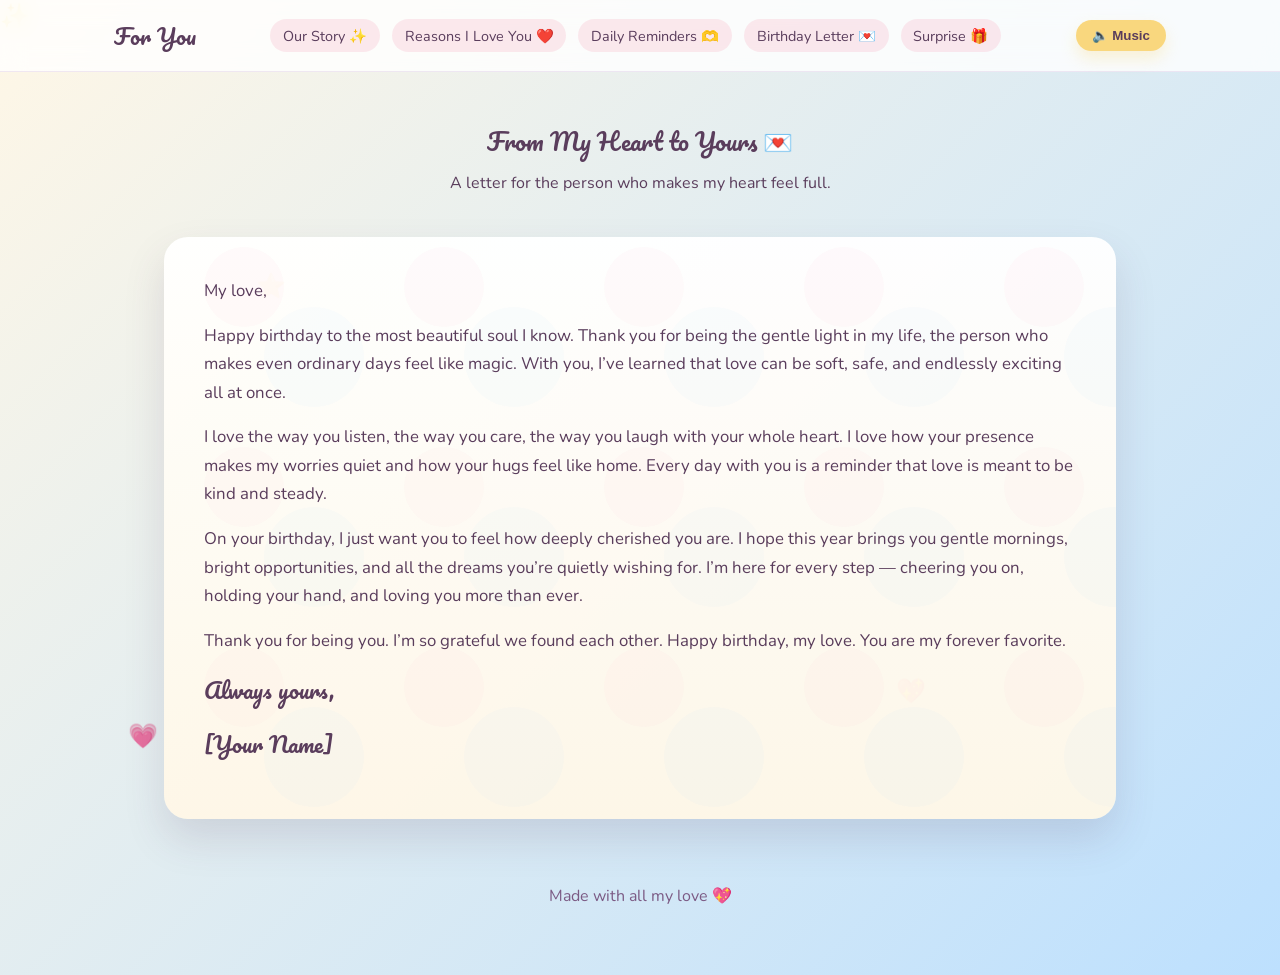
==== letter.html @ a4022f61 "Create romantic birthday multi-page site" ====
<!DOCTYPE html>
<html lang="en">
<head>
  <meta charset="UTF-8" />
  <meta name="viewport" content="width=device-width, initial-scale=1.0" />
  <title>From My Heart to Yours 💌</title>
  <link rel="stylesheet" href="styles.css" />
  <link rel="preconnect" href="https://fonts.googleapis.com" />
  <link rel="preconnect" href="https://fonts.gstatic.com" crossorigin />
  <link
    href="https://fonts.googleapis.com/css2?family=Pacifico&family=Nunito:wght@300;400;600;700&display=swap"
    rel="stylesheet"
  />
</head>
<body class="page letter">
  <div class="floating-layer">
    <span class="float-heart">💗</span>
    <span class="float-heart">💖</span>
    <span class="float-star">✨</span>
    <span class="float-star">⭐</span>
  </div>

  <header class="site-header">
    <nav class="nav">
      <a href="index.html" class="nav-logo">For You</a>
      <div class="nav-links">
        <a href="story.html">Our Story ✨</a>
        <a href="reasons.html">Reasons I Love You ❤️</a>
        <a href="reminders.html">Daily Reminders 🫶</a>
        <a href="letter.html">Birthday Letter 💌</a>
        <a href="surprise.html">Surprise 🎁</a>
      </div>
      <button class="audio-toggle" type="button" aria-pressed="false">
        🔈 Music
      </button>
    </nav>
  </header>

  <main class="content">
    <section class="page-title">
      <h1>From My Heart to Yours 💌</h1>
      <p>A letter for the person who makes my heart feel full.</p>
    </section>

    <article class="love-letter">
      <p>My love,</p>
      <p>
        Happy birthday to the most beautiful soul I know. Thank you for being the
        gentle light in my life, the person who makes even ordinary days feel like
        magic. With you, I’ve learned that love can be soft, safe, and endlessly
        exciting all at once.
      </p>
      <p>
        I love the way you listen, the way you care, the way you laugh with your
        whole heart. I love how your presence makes my worries quiet and how your
        hugs feel like home. Every day with you is a reminder that love is meant to
        be kind and steady.
      </p>
      <p>
        On your birthday, I just want you to feel how deeply cherished you are. I
        hope this year brings you gentle mornings, bright opportunities, and all
        the dreams you’re quietly wishing for. I’m here for every step — cheering
        you on, holding your hand, and loving you more than ever.
      </p>
      <p>
        Thank you for being you. I’m so grateful we found each other. Happy
        birthday, my love. You are my forever favorite.
      </p>
      <p class="signature">Always yours,</p>
      <p class="signature">[Your Name]</p>
    </article>
  </main>

  <footer class="site-footer">
    <p>Made with all my love 💖</p>
  </footer>

  <audio id="bg-music" loop>
    <source src="" type="audio/mpeg" />
  </audio>
  <script src="script.js"></script>
</body>
</html>
---- styles.css ----
/* Color palette + global theme variables */
:root {
  --blush: #f7c8d4;
  --lavender: #cdb4db;
  --cream: #fff7e6;
  --pastel-blue: #bde0fe;
  --soft-gold: #f9d77e;
  --text-dark: #5a3d5c;
  --text-light: #7b5a84;
  --white: #ffffff;
  --shadow: 0 20px 40px rgba(90, 61, 92, 0.15);
}

/* Global reset */
* {
  box-sizing: border-box;
}

/* Base layout */
body {
  margin: 0;
  font-family: "Nunito", sans-serif;
  color: var(--text-dark);
  background: linear-gradient(135deg, var(--cream), var(--pastel-blue));
  min-height: 100vh;
  overflow-x: hidden;
  animation: fadeIn 1s ease-in-out;
}

.page {
  position: relative;
}

h1,
h2,
h3 {
  font-family: "Pacifico", cursive;
  font-weight: 400;
  margin: 0 0 0.5rem;
}

p {
  line-height: 1.7;
  margin: 0 0 1rem;
}

a {
  text-decoration: none;
  color: inherit;
}

/* Navigation */
.site-header {
  position: sticky;
  top: 0;
  z-index: 10;
  background: rgba(255, 255, 255, 0.8);
  backdrop-filter: blur(12px);
  border-bottom: 1px solid rgba(205, 180, 219, 0.3);
}

.nav {
  max-width: 1100px;
  margin: 0 auto;
  padding: 1rem 1.5rem;
  display: flex;
  align-items: center;
  gap: 1.5rem;
  justify-content: space-between;
  flex-wrap: wrap;
}

.nav-logo {
  font-family: "Pacifico", cursive;
  font-size: 1.4rem;
}

.nav-links {
  display: flex;
  flex-wrap: wrap;
  gap: 0.75rem;
  font-size: 0.9rem;
}

.nav-links a {
  padding: 0.4rem 0.8rem;
  border-radius: 999px;
  background: rgba(247, 200, 212, 0.4);
  transition: transform 0.3s ease, background 0.3s ease;
}

.nav-links a:hover {
  transform: translateY(-2px);
  background: rgba(247, 200, 212, 0.7);
}

.audio-toggle {
  border: none;
  background: var(--soft-gold);
  color: var(--text-dark);
  padding: 0.5rem 1rem;
  border-radius: 999px;
  font-weight: 600;
  cursor: pointer;
  box-shadow: 0 8px 16px rgba(249, 215, 126, 0.3);
  transition: transform 0.3s ease;
}

.audio-toggle:hover {
  transform: translateY(-2px) scale(1.02);
}

/* Home hero */
.hero {
  max-width: 1100px;
  margin: 0 auto;
  padding: 4rem 1.5rem 2rem;
  display: grid;
  grid-template-columns: repeat(auto-fit, minmax(280px, 1fr));
  gap: 3rem;
  align-items: center;
}

.hero-card {
  background: rgba(255, 255, 255, 0.85);
  border-radius: 24px;
  padding: 2.5rem;
  box-shadow: var(--shadow);
  position: relative;
  overflow: hidden;
}

.hero-card::after {
  content: "";
  position: absolute;
  inset: 0;
  background: radial-gradient(circle at top right, rgba(249, 215, 126, 0.4), transparent 60%);
  pointer-events: none;
}

.eyebrow {
  text-transform: uppercase;
  letter-spacing: 2px;
  font-size: 0.8rem;
  color: var(--text-light);
}

.headline {
  font-size: clamp(2.4rem, 4vw, 3.6rem);
}

.name {
  color: var(--soft-gold);
  text-shadow: 0 4px 12px rgba(249, 215, 126, 0.6);
}

.love-note {
  font-size: 1.05rem;
}

.cta {
  display: inline-flex;
  align-items: center;
  justify-content: center;
  background: linear-gradient(135deg, var(--blush), var(--lavender));
  color: var(--text-dark);
  padding: 0.75rem 1.8rem;
  border-radius: 999px;
  font-weight: 700;
  box-shadow: 0 12px 24px rgba(205, 180, 219, 0.4);
  transition: transform 0.3s ease, box-shadow 0.3s ease;
  border: none;
}

.cta:hover {
  transform: translateY(-2px) scale(1.02);
  box-shadow: 0 16px 30px rgba(205, 180, 219, 0.5);
}

.hero-tags {
  display: flex;
  gap: 0.75rem;
  flex-wrap: wrap;
  margin-top: 1.5rem;
}

.hero-tags span {
  background: rgba(189, 224, 254, 0.5);
  padding: 0.3rem 0.8rem;
  border-radius: 999px;
  font-size: 0.85rem;
}

.hero-illustration {
  text-align: center;
  display: grid;
  gap: 1rem;
}

.gift-box {
  position: relative;
  width: 180px;
  height: 180px;
  margin: 0 auto;
}

.gift-lid,
.gift-body {
  position: absolute;
  width: 100%;
  border-radius: 20px;
}

.gift-lid {
  height: 40%;
  background: var(--lavender);
  top: 0;
  animation: bounce 2.5s ease-in-out infinite;
}

.gift-body {
  height: 70%;
  background: var(--blush);
  bottom: 0;
}

.gift-ribbon {
  position: absolute;
  width: 24px;
  height: 100%;
  background: var(--soft-gold);
  left: 50%;
  transform: translateX(-50%);
  border-radius: 12px;
}

.hint {
  font-size: 0.95rem;
  color: var(--text-light);
}

.confetti {
  display: flex;
  justify-content: center;
  gap: 1rem;
  font-size: 2rem;
  animation: float 4s ease-in-out infinite;
}

/* Shared layout wrappers */
.content {
  max-width: 1000px;
  margin: 0 auto;
  padding: 3rem 1.5rem 2rem;
}

.page-title {
  text-align: center;
  margin-bottom: 2.5rem;
}

.fade-in {
  animation: fadeInUp 0.8s ease;
}

/* Story timeline */
.timeline {
  display: grid;
  gap: 2rem;
}

.timeline-card {
  display: grid;
  grid-template-columns: 20px 1fr;
  gap: 1.5rem;
  align-items: start;
  background: rgba(255, 255, 255, 0.85);
  border-radius: 24px;
  padding: 2rem;
  box-shadow: var(--shadow);
  position: relative;
  overflow: hidden;
}

.timeline-card::before {
  content: "";
  position: absolute;
  inset: 0;
  background: linear-gradient(120deg, rgba(247, 200, 212, 0.35), transparent 60%);
  opacity: 0;
  transition: opacity 0.4s ease;
}

.timeline-card:hover::before {
  opacity: 1;
}

.timeline-dot {
  width: 16px;
  height: 16px;
  background: var(--soft-gold);
  border-radius: 50%;
  box-shadow: 0 0 0 6px rgba(249, 215, 126, 0.3);
  margin-top: 6px;
}

.photo-placeholder {
  background: rgba(189, 224, 254, 0.4);
  border-radius: 16px;
  padding: 1.5rem;
  text-align: center;
  font-size: 0.9rem;
  color: var(--text-light);
}

/* Reasons grid */
.card-grid {
  display: grid;
  grid-template-columns: repeat(auto-fit, minmax(220px, 1fr));
  gap: 1.5rem;
}

.reason-card {
  background: rgba(255, 255, 255, 0.9);
  border-radius: 20px;
  padding: 1.5rem;
  box-shadow: var(--shadow);
  transition: transform 0.3s ease, box-shadow 0.3s ease;
}

.reason-card:hover {
  transform: translateY(-6px) rotate(-1deg);
  box-shadow: 0 18px 30px rgba(90, 61, 92, 0.2);
}

/* Reminder page */
.reminder-list {
  display: grid;
  gap: 1rem;
  margin-bottom: 2.5rem;
}

.reminder-card {
  padding: 1.2rem 1.5rem;
  background: rgba(255, 255, 255, 0.85);
  border-radius: 18px;
  box-shadow: var(--shadow);
  font-weight: 600;
  text-align: center;
}

.hug-generator {
  text-align: center;
  background: rgba(255, 255, 255, 0.85);
  border-radius: 24px;
  padding: 2rem;
  box-shadow: var(--shadow);
}

.hug-message {
  font-size: 1.1rem;
  margin-bottom: 1.5rem;
}

.pop {
  animation: pop 0.4s ease;
}

/* Letter styling */
.love-letter {
  background: linear-gradient(180deg, rgba(255, 255, 255, 0.95), rgba(255, 247, 230, 0.95));
  border-radius: 24px;
  padding: 2.5rem;
  box-shadow: var(--shadow);
  font-size: 1.05rem;
  position: relative;
  overflow: hidden;
}

.love-letter::before {
  content: "";
  position: absolute;
  inset: 0;
  background: url("data:image/svg+xml,%3Csvg width='200' height='200' viewBox='0 0 200 200' xmlns='http://www.w3.org/2000/svg'%3E%3Ccircle cx='80' cy='50' r='40' fill='%23f7c8d4' fill-opacity='0.15'/%3E%3Ccircle cx='150' cy='120' r='50' fill='%23bde0fe' fill-opacity='0.12'/%3E%3C/svg%3E");
  opacity: 0.6;
}

.love-letter > * {
  position: relative;
}

.signature {
  font-family: "Pacifico", cursive;
  font-size: 1.4rem;
}

/* Surprise reveal */
.reveal {
  text-align: center;
  display: grid;
  gap: 2rem;
}

.countdown {
  background: rgba(255, 255, 255, 0.9);
  border-radius: 24px;
  padding: 2rem;
  box-shadow: var(--shadow);
  font-size: 1.1rem;
}

.count-number {
  display: inline-block;
  font-size: 3rem;
  font-family: "Pacifico", cursive;
  color: var(--soft-gold);
}

.reveal-message {
  background: rgba(255, 255, 255, 0.9);
  border-radius: 24px;
  padding: 2rem;
  box-shadow: var(--shadow);
  animation: fadeInUp 1s ease;
}

.hidden {
  display: none;
}

.site-footer {
  text-align: center;
  padding: 2rem 1.5rem 3rem;
  color: var(--text-light);
}

/* Floating decorations */
.floating-layer {
  position: fixed;
  inset: 0;
  pointer-events: none;
  overflow: hidden;
  z-index: 0;
}

.float-heart,
.float-star {
  position: absolute;
  font-size: 1.5rem;
  opacity: 0.7;
  animation: float 8s ease-in-out infinite;
}

.float-heart:nth-child(1) {
  left: 10%;
  top: 80%;
  animation-delay: 0s;
}

.float-heart:nth-child(2) {
  left: 70%;
  top: 75%;
  animation-delay: 2s;
}

.float-heart:nth-child(3) {
  left: 50%;
  top: 90%;
  animation-delay: 4s;
}

.float-star:nth-child(4) {
  left: 20%;
  top: 30%;
  animation-delay: 1s;
}

.float-star:nth-child(5) {
  left: 80%;
  top: 40%;
  animation-delay: 3s;
}

@keyframes float {
  0% {
    transform: translateY(0) translateX(0) rotate(0deg);
  }
  50% {
    transform: translateY(-30px) translateX(10px) rotate(5deg);
  }
  100% {
    transform: translateY(0) translateX(0) rotate(0deg);
  }
}

@keyframes fadeIn {
  from {
    opacity: 0;
  }
  to {
    opacity: 1;
  }
}

@keyframes fadeInUp {
  from {
    opacity: 0;
    transform: translateY(20px);
  }
  to {
    opacity: 1;
    transform: translateY(0);
  }
}

@keyframes bounce {
  0%,
  100% {
    transform: translateY(0);
  }
  50% {
    transform: translateY(-10px);
  }
}

@keyframes pop {
  0% {
    transform: scale(0.98);
  }
  50% {
    transform: scale(1.02);
  }
  100% {
    transform: scale(1);
  }
}

@media (max-width: 768px) {
  .nav {
    justify-content: center;
  }

  .nav-links {
    justify-content: center;
  }

  .hero {
    padding-top: 2rem;
  }
}
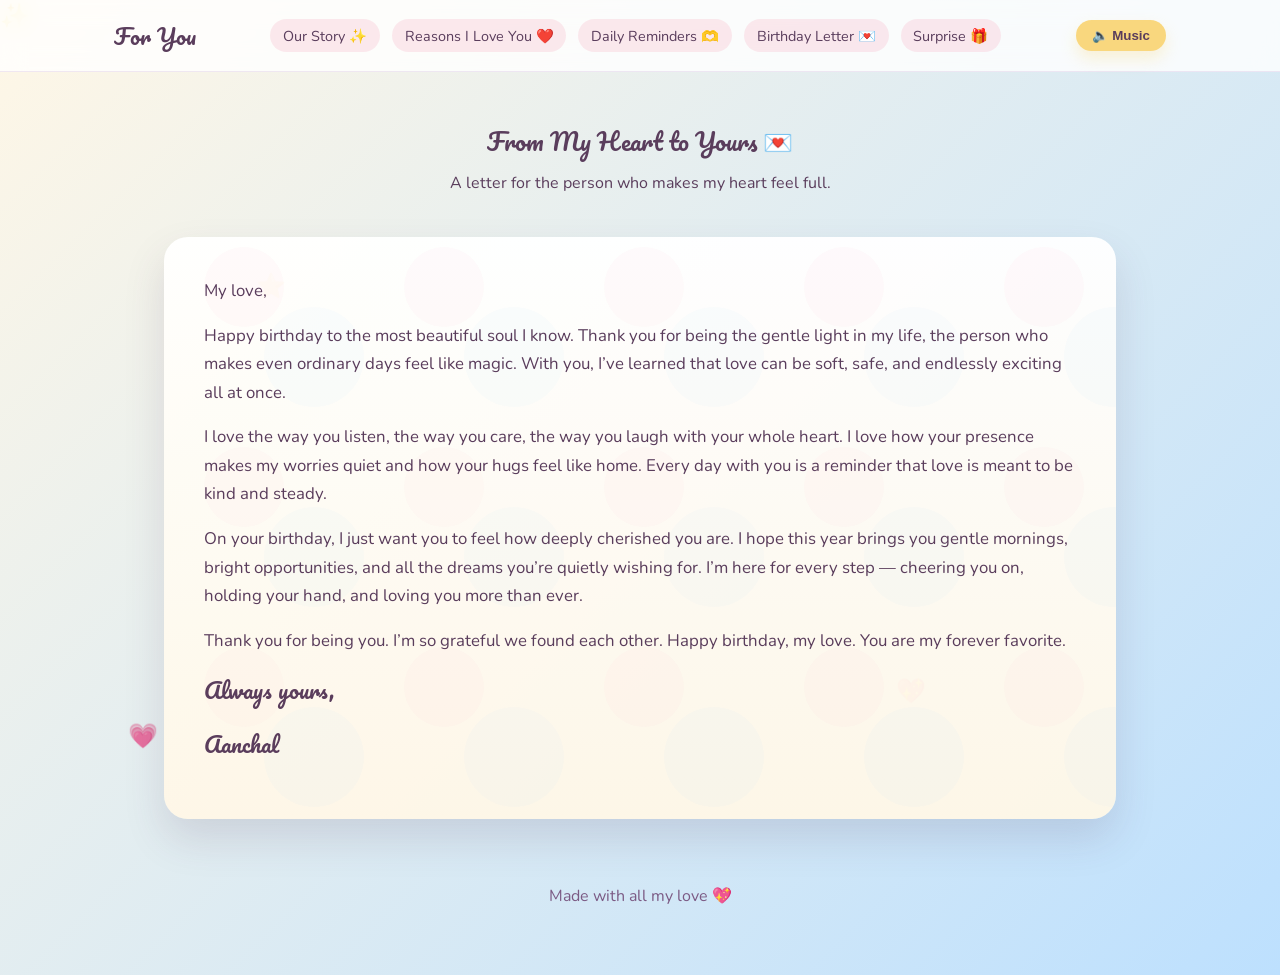
==== commit 5bd95bb8: "I love him yrr" ====
--- a/letter.html
+++ b/letter.html
@@ -1,5 +1,6 @@
 <!DOCTYPE html>
 <html lang="en">
+
 <head>
   <meta charset="UTF-8" />
   <meta name="viewport" content="width=device-width, initial-scale=1.0" />
@@ -7,11 +8,10 @@
   <link rel="stylesheet" href="styles.css" />
   <link rel="preconnect" href="https://fonts.googleapis.com" />
   <link rel="preconnect" href="https://fonts.gstatic.com" crossorigin />
-  <link
-    href="https://fonts.googleapis.com/css2?family=Pacifico&family=Nunito:wght@300;400;600;700&display=swap"
-    rel="stylesheet"
-  />
+  <link href="https://fonts.googleapis.com/css2?family=Pacifico&family=Nunito:wght@300;400;600;700&display=swap"
+    rel="stylesheet" />
 </head>
+
 <body class="page letter">
   <div class="floating-layer">
     <span class="float-heart">💗</span>
@@ -67,7 +67,7 @@
         birthday, my love. You are my forever favorite.
       </p>
       <p class="signature">Always yours,</p>
-      <p class="signature">[Your Name]</p>
+      <p class="signature">Aanchal</p>
     </article>
   </main>
 
@@ -80,4 +80,5 @@
   </audio>
   <script src="script.js"></script>
 </body>
-</html>
+
+</html>
--- a/styles.css
+++ b/styles.css
@@ -385,7 +385,7 @@
   opacity: 0.6;
 }
 
-.love-letter > * {
+.love-letter>* {
   position: relative;
 }
 
@@ -485,9 +485,11 @@
   0% {
     transform: translateY(0) translateX(0) rotate(0deg);
   }
+
   50% {
     transform: translateY(-30px) translateX(10px) rotate(5deg);
   }
+
   100% {
     transform: translateY(0) translateX(0) rotate(0deg);
   }
@@ -497,6 +499,7 @@
   from {
     opacity: 0;
   }
+
   to {
     opacity: 1;
   }
@@ -507,6 +510,7 @@
     opacity: 0;
     transform: translateY(20px);
   }
+
   to {
     opacity: 1;
     transform: translateY(0);
@@ -514,10 +518,12 @@
 }
 
 @keyframes bounce {
+
   0%,
   100% {
     transform: translateY(0);
   }
+
   50% {
     transform: translateY(-10px);
   }
@@ -527,9 +533,11 @@
   0% {
     transform: scale(0.98);
   }
+
   50% {
     transform: scale(1.02);
   }
+
   100% {
     transform: scale(1);
   }
@@ -548,3 +556,130 @@
     padding-top: 2rem;
   }
 }
+
+/* Floating Hug Animation */
+.floating-hug {
+  position: fixed;
+  bottom: -50px;
+  font-size: 2rem;
+  pointer-events: none;
+  z-index: 1000;
+  animation: floatUp linear forwards;
+}
+
+/* Reveal Image */
+.hug-img {
+  display: block;
+  max-width: 100%;
+  width: 300px;
+  /* Adjust size as needed */
+  margin: 2rem auto 0;
+  border-radius: 16px;
+  box-shadow: 0 10px 25px rgba(0, 0, 0, 0.1);
+  animation: fadeInUp 1s ease;
+}
+
+.hug-img.hidden {
+  display: none;
+}
+
+/* Carousel Styles */
+.memory-reveal {
+  margin-top: 1rem;
+}
+
+.reveal-btn {
+  background: var(--soft-gold);
+  border: none;
+  padding: 0.5rem 1rem;
+  border-radius: 999px;
+  font-family: "Nunito", sans-serif;
+  font-weight: 700;
+  cursor: pointer;
+  transition: transform 0.2s;
+  color: var(--text-dark);
+}
+
+.reveal-btn:hover {
+  transform: scale(1.05);
+}
+
+.carousel-container {
+  position: relative;
+  width: 100%;
+  max-width: 400px;
+  height: 300px;
+  margin-top: 1rem;
+  border-radius: 12px;
+  overflow: hidden;
+  box-shadow: 0 4px 12px rgba(0, 0, 0, 0.1);
+  background: #f0f0f0;
+}
+
+.carousel-container.hidden {
+  display: none;
+}
+
+.carousel-track {
+  width: 100%;
+  height: 100%;
+  position: relative;
+}
+
+.carousel-img {
+  position: absolute;
+  top: 0;
+  left: 0;
+  width: 100%;
+  height: 100%;
+  object-fit: cover;
+  opacity: 0;
+  transition: opacity 0.5s ease;
+}
+
+.carousel-img.active {
+  opacity: 1;
+}
+
+.carousel-nav {
+  position: absolute;
+  top: 50%;
+  transform: translateY(-50%);
+  background: rgba(255, 255, 255, 0.7);
+  border: none;
+  border-radius: 50%;
+  width: 32px;
+  height: 32px;
+  cursor: pointer;
+  z-index: 2;
+  font-size: 1.2rem;
+  display: flex;
+  align-items: center;
+  justify-content: center;
+  color: var(--text-dark);
+  transition: background 0.3s;
+}
+
+.carousel-nav:hover {
+  background: rgba(255, 255, 255, 0.95);
+}
+
+.carousel-nav.prev {
+  left: 10px;
+}
+
+.carousel-nav.next {
+  right: 10px;
+}
+
+@keyframes floatUp {
+  0% {
+    transform: translateY(0) scale(1) rotate(0deg);
+    opacity: 1;
+  }
+
+  100% {
+    transform: translateY(-120vh) scale(1.5) rotate(360deg);
+    opacity: 0;
+  }
+}
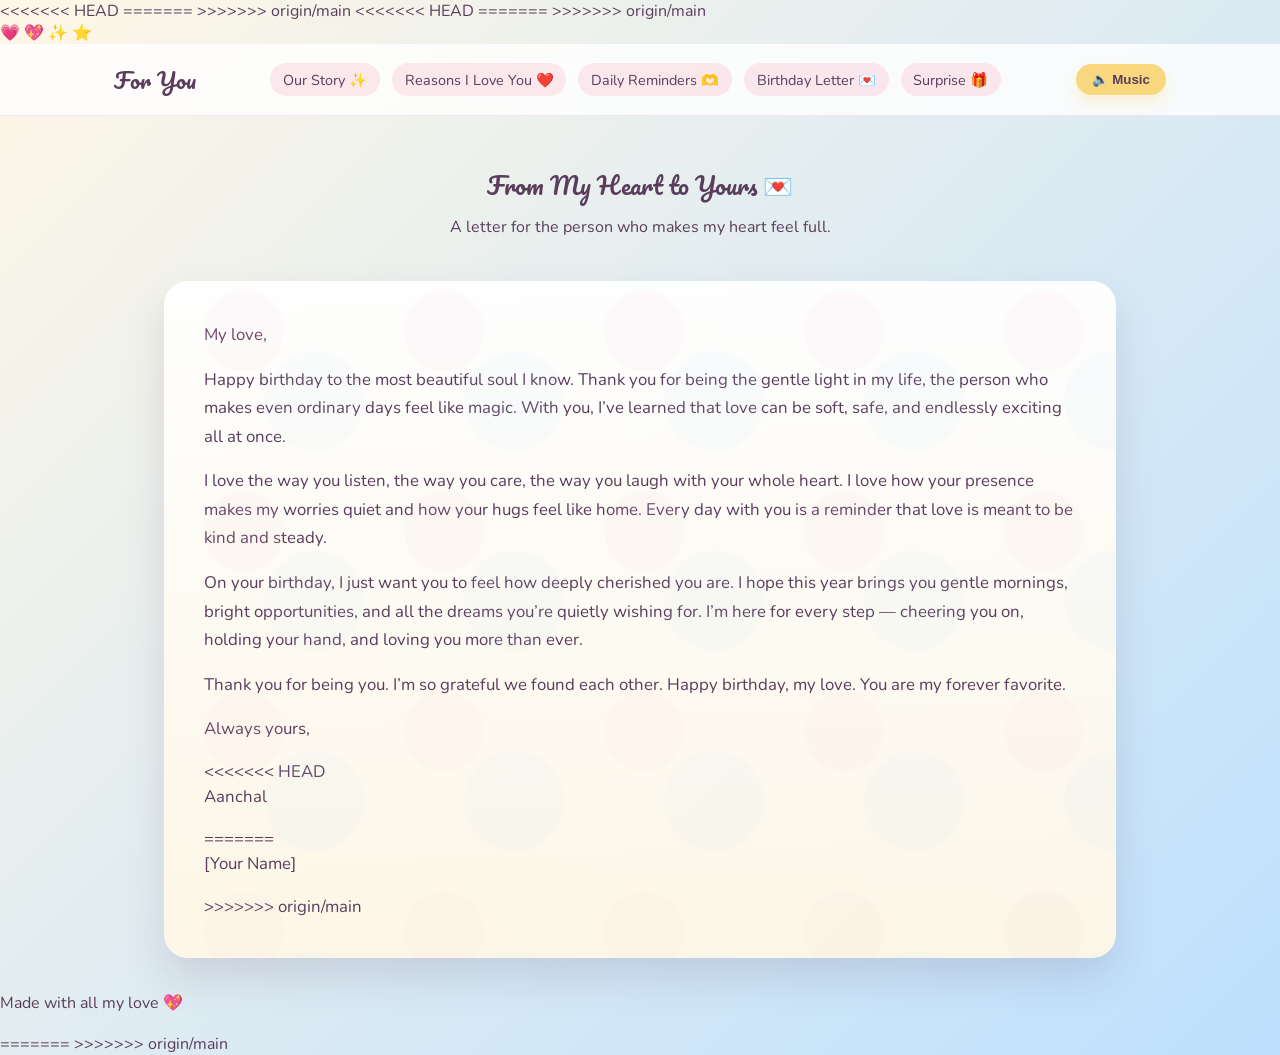
==== commit 7373a395: "Resolved conflicts" ====
--- a/letter.html
+++ b/letter.html
@@ -1,6 +1,9 @@
 <!DOCTYPE html>
 <html lang="en">
+<<<<<<< HEAD
 
+=======
+>>>>>>> origin/main
 <head>
   <meta charset="UTF-8" />
   <meta name="viewport" content="width=device-width, initial-scale=1.0" />
@@ -8,10 +11,18 @@
   <link rel="stylesheet" href="styles.css" />
   <link rel="preconnect" href="https://fonts.googleapis.com" />
   <link rel="preconnect" href="https://fonts.gstatic.com" crossorigin />
+<<<<<<< HEAD
   <link href="https://fonts.googleapis.com/css2?family=Pacifico&family=Nunito:wght@300;400;600;700&display=swap"
     rel="stylesheet" />
 </head>
 
+=======
+  <link
+    href="https://fonts.googleapis.com/css2?family=Pacifico&family=Nunito:wght@300;400;600;700&display=swap"
+    rel="stylesheet"
+  />
+</head>
+>>>>>>> origin/main
 <body class="page letter">
   <div class="floating-layer">
     <span class="float-heart">💗</span>
@@ -67,7 +78,11 @@
         birthday, my love. You are my forever favorite.
       </p>
       <p class="signature">Always yours,</p>
+<<<<<<< HEAD
       <p class="signature">Aanchal</p>
+=======
+      <p class="signature">[Your Name]</p>
+>>>>>>> origin/main
     </article>
   </main>
 
@@ -76,9 +91,17 @@
   </footer>
 
   <audio id="bg-music" loop>
+<<<<<<< HEAD
+    <source src="song.mp3" type="audio/mpeg" />
+  </audio>
+  <script src="script.js"></script>
+</body>
+
+</html>
+=======
     <source src="" type="audio/mpeg" />
   </audio>
   <script src="script.js"></script>
 </body>
-
-</html>+</html>
+>>>>>>> origin/main
--- a/styles.css
+++ b/styles.css
@@ -385,7 +385,11 @@
   opacity: 0.6;
 }
 
+<<<<<<< HEAD
 .love-letter>* {
+=======
+.love-letter > * {
+>>>>>>> origin/main
   position: relative;
 }
 
@@ -485,11 +489,17 @@
   0% {
     transform: translateY(0) translateX(0) rotate(0deg);
   }
+<<<<<<< HEAD
 
   50% {
     transform: translateY(-30px) translateX(10px) rotate(5deg);
   }
 
+=======
+  50% {
+    transform: translateY(-30px) translateX(10px) rotate(5deg);
+  }
+>>>>>>> origin/main
   100% {
     transform: translateY(0) translateX(0) rotate(0deg);
   }
@@ -499,7 +509,10 @@
   from {
     opacity: 0;
   }
-
+<<<<<<< HEAD
+
+=======
+>>>>>>> origin/main
   to {
     opacity: 1;
   }
@@ -510,7 +523,10 @@
     opacity: 0;
     transform: translateY(20px);
   }
-
+<<<<<<< HEAD
+
+=======
+>>>>>>> origin/main
   to {
     opacity: 1;
     transform: translateY(0);
@@ -518,12 +534,18 @@
 }
 
 @keyframes bounce {
-
+<<<<<<< HEAD
+
+=======
+>>>>>>> origin/main
   0%,
   100% {
     transform: translateY(0);
   }
-
+<<<<<<< HEAD
+
+=======
+>>>>>>> origin/main
   50% {
     transform: translateY(-10px);
   }
@@ -533,11 +555,17 @@
   0% {
     transform: scale(0.98);
   }
+<<<<<<< HEAD
 
   50% {
     transform: scale(1.02);
   }
 
+=======
+  50% {
+    transform: scale(1.02);
+  }
+>>>>>>> origin/main
   100% {
     transform: scale(1);
   }
@@ -556,6 +584,7 @@
     padding-top: 2rem;
   }
 }
+<<<<<<< HEAD
 
 /* Floating Hug Animation */
 .floating-hug {
@@ -682,4 +711,6 @@
     transform: translateY(-120vh) scale(1.5) rotate(360deg);
     opacity: 0;
   }
-}+}
+=======
+>>>>>>> origin/main
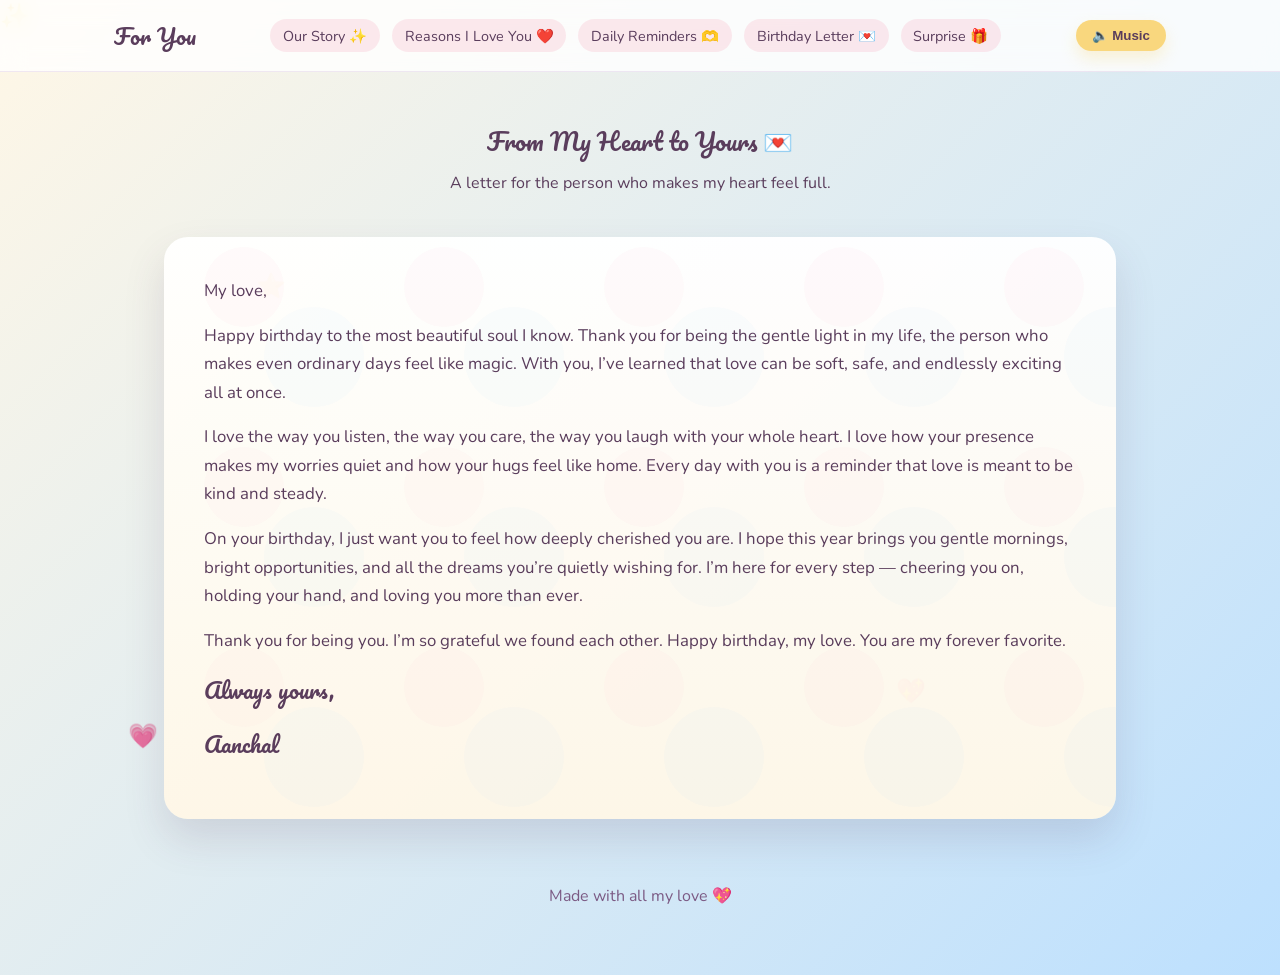
==== commit 527b86f4: "Resolve merge conflicts in letter, reasons, reminders, script, styles, and surprise files" ====
--- a/letter.html
+++ b/letter.html
@@ -1,9 +1,5 @@
 <!DOCTYPE html>
 <html lang="en">
-<<<<<<< HEAD
-
-=======
->>>>>>> origin/main
 <head>
   <meta charset="UTF-8" />
   <meta name="viewport" content="width=device-width, initial-scale=1.0" />
@@ -11,18 +7,9 @@
   <link rel="stylesheet" href="styles.css" />
   <link rel="preconnect" href="https://fonts.googleapis.com" />
   <link rel="preconnect" href="https://fonts.gstatic.com" crossorigin />
-<<<<<<< HEAD
   <link href="https://fonts.googleapis.com/css2?family=Pacifico&family=Nunito:wght@300;400;600;700&display=swap"
     rel="stylesheet" />
 </head>
-
-=======
-  <link
-    href="https://fonts.googleapis.com/css2?family=Pacifico&family=Nunito:wght@300;400;600;700&display=swap"
-    rel="stylesheet"
-  />
-</head>
->>>>>>> origin/main
 <body class="page letter">
   <div class="floating-layer">
     <span class="float-heart">💗</span>
@@ -78,11 +65,7 @@
         birthday, my love. You are my forever favorite.
       </p>
       <p class="signature">Always yours,</p>
-<<<<<<< HEAD
       <p class="signature">Aanchal</p>
-=======
-      <p class="signature">[Your Name]</p>
->>>>>>> origin/main
     </article>
   </main>
 
@@ -91,17 +74,8 @@
   </footer>
 
   <audio id="bg-music" loop>
-<<<<<<< HEAD
     <source src="song.mp3" type="audio/mpeg" />
   </audio>
   <script src="script.js"></script>
 </body>
-
 </html>
-=======
-    <source src="" type="audio/mpeg" />
-  </audio>
-  <script src="script.js"></script>
-</body>
-</html>
->>>>>>> origin/main
--- a/styles.css
+++ b/styles.css
@@ -385,11 +385,7 @@
   opacity: 0.6;
 }
 
-<<<<<<< HEAD
-.love-letter>* {
-=======
 .love-letter > * {
->>>>>>> origin/main
   position: relative;
 }
 
@@ -489,17 +485,9 @@
   0% {
     transform: translateY(0) translateX(0) rotate(0deg);
   }
-<<<<<<< HEAD
-
   50% {
     transform: translateY(-30px) translateX(10px) rotate(5deg);
   }
-
-=======
-  50% {
-    transform: translateY(-30px) translateX(10px) rotate(5deg);
-  }
->>>>>>> origin/main
   100% {
     transform: translateY(0) translateX(0) rotate(0deg);
   }
@@ -509,10 +497,6 @@
   from {
     opacity: 0;
   }
-<<<<<<< HEAD
-
-=======
->>>>>>> origin/main
   to {
     opacity: 1;
   }
@@ -523,10 +507,6 @@
     opacity: 0;
     transform: translateY(20px);
   }
-<<<<<<< HEAD
-
-=======
->>>>>>> origin/main
   to {
     opacity: 1;
     transform: translateY(0);
@@ -534,18 +514,10 @@
 }
 
 @keyframes bounce {
-<<<<<<< HEAD
-
-=======
->>>>>>> origin/main
   0%,
   100% {
     transform: translateY(0);
   }
-<<<<<<< HEAD
-
-=======
->>>>>>> origin/main
   50% {
     transform: translateY(-10px);
   }
@@ -555,17 +527,9 @@
   0% {
     transform: scale(0.98);
   }
-<<<<<<< HEAD
-
   50% {
     transform: scale(1.02);
   }
-
-=======
-  50% {
-    transform: scale(1.02);
-  }
->>>>>>> origin/main
   100% {
     transform: scale(1);
   }
@@ -584,7 +548,6 @@
     padding-top: 2rem;
   }
 }
-<<<<<<< HEAD
 
 /* Floating Hug Animation */
 .floating-hug {
@@ -712,5 +675,3 @@
     opacity: 0;
   }
 }
-=======
->>>>>>> origin/main
